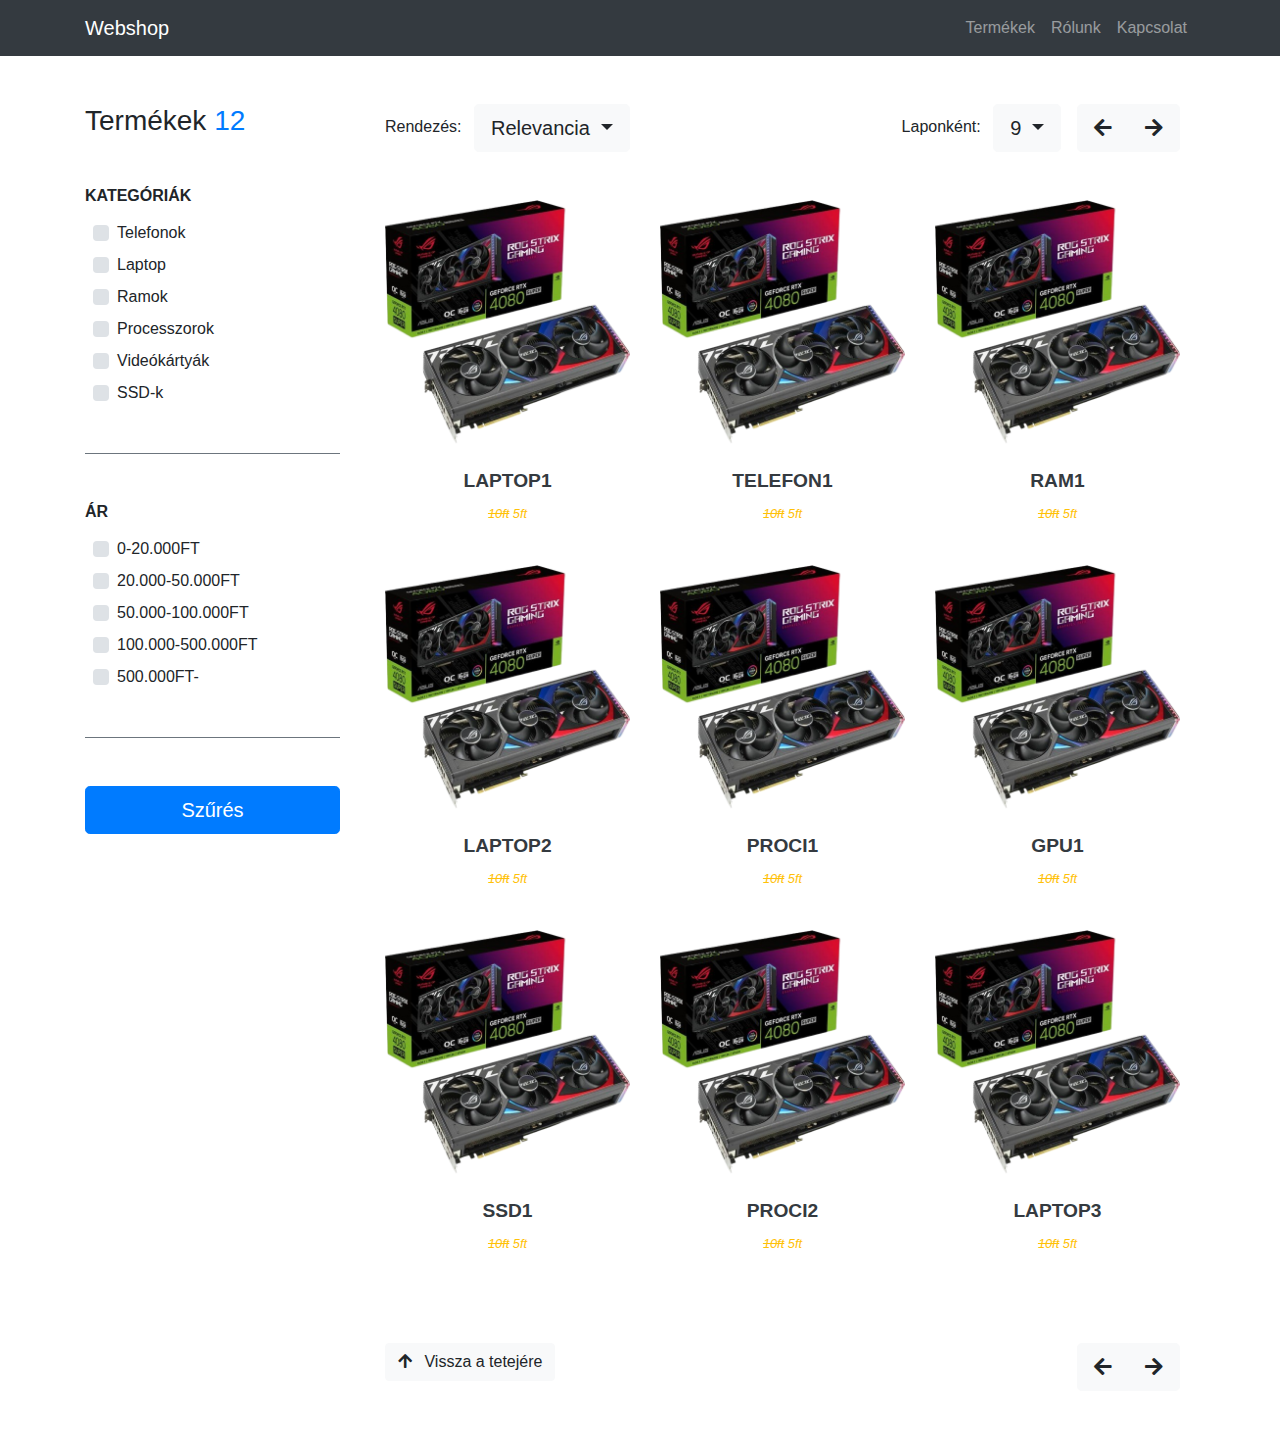
==== index.html @ 12b66927 "Add files via upload" ====
<!DOCTYPE html>
<html lang="hu">
<head>
    <meta charset="UTF-8">
    <meta name="viewport" content="width=device-width, initial-scale=1.0">
    <title>Webshop</title>
    <!-- CSS fájlok hivatkozása (pl. Bootstrap stíluslap) -->
    <link rel="stylesheet" href="dunka.css">
    <link rel="stylesheet" href="https://stackpath.bootstrapcdn.com/bootstrap/4.1.0/css/bootstrap.min.css">
    <link rel="stylesheet" href="https://cdnjs.cloudflare.com/ajax/libs/font-awesome/5.11.2/css/all.min.css">
</head>
<body>
<nav class="navbar navbar-expand-lg navbar-dark bg-dark">
    <div class="container">
        <a class="navbar-brand" href="#">Webshop</a>
        <button class="navbar-toggler" type="button" data-toggle="collapse" data-target="#navbarNav" aria-controls="navbarNav" aria-expanded="false" aria-label="Toggle navigation">
            <span class="navbar-toggler-icon"></span>
        </button>
        <div class="collapse navbar-collapse" id="navbarNav">
            <ul class="navbar-nav ml-auto">
                <li class="nav-item">
                    <a class="nav-link" id="teto" href="#">Termékek</a>
                </li>
                <li class="nav-item">
                    <a class="nav-link" href="#">Rólunk</a>
                </li>
                <li class="nav-item">
                    <a class="nav-link" href="#">Kapcsolat</a>
                </li>
            </ul>
        </div>
    </div>
</nav>

<div class="container pt-5">
    <div class="row">
      <div class="col-md-8 order-md-2 col-lg-9">
        <div class="container-fluid">
          <div class="row   mb-5">
            <div class="col-12">
              <div class="dropdown text-md-left text-center float-md-left mb-3 mt-3 mt-md-0 mb-md-0">
                <label class="mr-2">Rendezés:</label>
                <a class="btn btn-lg btn-light dropdown-toggle" data-toggle="dropdown" role="button" aria-haspopup="true" aria-expanded="false">Relevancia <span class="caret"></span></a>
                <div class="dropdown-menu" aria-labelledby="navbarDropdown" x-placement="bottom-start" style="position: absolute; transform: translate3d(71px, 48px, 0px); top: 0px; left: 0px; will-change: transform;">
                  <a class="dropdown-item" href="#">Relevancia</a>
                  <a class="dropdown-item" href="#">Árak Csökkenő Sorrendben</a>
                  <a class="dropdown-item" href="#">Árak Emelkedő Sorrendben</a>
                  <a class="dropdown-item" href="#">Top Eladások</a>
                </div>
              </div>
              <div class="btn-group float-md-right ml-3">
                <button type="button" class="btn btn-lg btn-light"> <span class="fa fa-arrow-left"></span> </button>
                <button type="button" class="btn btn-lg btn-light"> <span class="fa fa-arrow-right"></span> </button>
              </div>
              <div class="dropdown float-right">
                <label class="mr-2">Laponként:</label>
                <a class="btn btn-lg btn-light dropdown-toggle" data-toggle="dropdown" role="button" aria-haspopup="true" aria-expanded="false">9 <span class="caret"></span></a>
                <div class="dropdown-menu dropdown-menu-right" aria-labelledby="navbarDropdown" x-placement="bottom-end" style="will-change: transform; position: absolute; transform: translate3d(120px, 48px, 0px); top: 0px; left: 0px;">
                  <a class="dropdown-item" href="#">Összes</a>
                  <a class="dropdown-item" href="#">6</a>
                  <a class="dropdown-item" href="#">9</a>
                  <a class="dropdown-item" href="#">12</a>
                </div>
              </div>
            </div>
          </div>
          <div class="row">
            <div class="col-6 col-md-6 col-lg-4 mb-3 card-category Laptop">
              <div class="card h-100 border-0">
                <div class="card-img-top">
                  <img src="rtx.png" class="img-fluid mx-auto d-block" alt="Card image cap">
                </div>
                <div class="card-body text-center">
                  <h4 class="card-title">
                    <a href="product.html" class=" font-weight-bold text-dark text-uppercase small"> laptop1</a>
                  </h4>
                  <h5 class="card-price small text-warning">
                    <i>
                      <s>10ft</s> 5ft</i>
                  </h5>
                </div>
              </div>
            </div>
            <div class="col-6 col-md-6 col-lg-4 mb-3 card-category Telefonok">
              <div class="card h-100 border-0">
                <div class="card-img-top">
                  <img src="rtx.png" class="img-fluid mx-auto d-block" alt="Card image cap">
                </div>
                <div class="card-body text-center">
                  <h4 class="card-title">
                    <a href="product.html" class=" font-weight-bold text-dark text-uppercase small"> telefon1</a>
                  </h4>
                  <h5 class="card-price small text-warning">
                    <i>
                      <s>10ft</s> 5ft</i>
                  </h5>
                </div>
              </div>
            </div>
            <div class="col-6 col-md-6 col-lg-4 mb-3 card-category Ramok">
              <div class="card h-100 border-0">
                <div class="card-img-top">
                  <img src="rtx.png" class="img-fluid mx-auto d-block" alt="Card image cap">
                </div>
                <div class="card-body text-center">
                  <h4 class="card-title">
                    <a href="product.html" class=" font-weight-bold text-dark text-uppercase small"> ram1</a>
                  </h4>
                  <h5 class="card-price small text-warning">
                    <i>
                      <s>10ft</s> 5ft</i>
                  </h5>
                </div>
              </div>
            </div>
            <div class="col-6 col-md-6 col-lg-4 mb-3 card-category Laptop">
              <div class="card h-100 border-0">
                <div class="card-img-top">
                  <img src="rtx.png" class="img-fluid mx-auto d-block" alt="Card image cap">
                </div>
                <div class="card-body text-center">
                  <h4 class="card-title">
                    <a href="product.html" class=" font-weight-bold text-dark text-uppercase small"> laptop2</a>
                  </h4>
                  <h5 class="card-price small text-warning">
                    <i>
                      <s>10ft</s> 5ft</i>
                  </h5>
                </div>
              </div>
            </div>
            <div class="col-6 col-md-6 col-lg-4 mb-3 card-category proci">
              <div class="card h-100 border-0">
                <div class="card-img-top">
                  <img src="rtx.png" class="img-fluid mx-auto d-block" alt="Card image cap">
                </div>
                <div class="card-body text-center">
                  <h4 class="card-title">
                    <a href="product.html" class=" font-weight-bold text-dark text-uppercase small"> proci1</a>
                  </h4>
                  <h5 class="card-price small text-warning">
                    <i>
                      <s>10ft</s> 5ft</i>
                  </h5>
                </div>
              </div>
            </div>
            <div class="col-6 col-md-6 col-lg-4 mb-3 card-category gpu">
              <div class="card h-100 border-0">
                <div class="card-img-top">
                  <img src="rtx.png" class="img-fluid mx-auto d-block" alt="Card image cap">
                </div>
                <div class="card-body text-center">
                  <h4 class="card-title">
                    <a href="product.html" class=" font-weight-bold text-dark text-uppercase small"> gpu1</a>
                  </h4>
                  <h5 class="card-price small text-warning">
                    <i>
                      <s>10ft</s> 5ft</i>
                  </h5>
                </div>
              </div>
            </div>
            <div class="col-6 col-md-6 col-lg-4 mb-3 card-category ssd">
              <div class="card h-100 border-0">
                <div class="card-img-top">
                  <img src="rtx.png" class="img-fluid mx-auto d-block" alt="Card image cap">
                </div>
                <div class="card-body text-center">
                  <h4 class="card-title">
                    <a href="product.html" class=" font-weight-bold text-dark text-uppercase small"> ssd1</a>
                  </h4>
                  <h5 class="card-price small text-warning">
                    <i>
                      <s>10ft</s> 5ft</i>
                  </h5>
                </div>
              </div>
            </div>
            <div class="col-6 col-md-6 col-lg-4 mb-3 card-category proci">
              <div class="card h-100 border-0">
                <div class="card-img-top">
                  <img src="rtx.png" class="img-fluid mx-auto d-block" alt="Card image cap">
                </div>
                <div class="card-body text-center">
                  <h4 class="card-title">
                    <a href="product.html" class=" font-weight-bold text-dark text-uppercase small"> proci2</a>
                  </h4>
                  <h5 class="card-price small text-warning">
                    <i>
                      <s>10ft</s> 5ft</i>
                  </h5>
                </div>
              </div>
            </div>
            <div class="col-6 col-md-6 col-lg-4 mb-3 card-category Laptop">
              <div class="card h-100 border-0">
                <div class="card-img-top">
                  <img src="rtx.png" class="img-fluid mx-auto d-block" alt="Card image cap">
                </div>
                <div class="card-body text-center">
                  <h4 class="card-title">
                    <a href="product.html" class=" font-weight-bold text-dark text-uppercase small"> laptop3</a>
                  </h4>
                  <h5 class="card-price small text-warning">
                    <i>
                      <s>10ft</s> 5ft</i>
                  </h5>
                </div>
              </div>
            </div>
            <div class="col-6 col-md-6 col-lg-4 mb-3 card-category Laptop">
              <div class="card h-100 border-0">
                <div class="card-img-top">
                  <img src="rtx.png" class="img-fluid mx-auto d-block" alt="Card image cap">
                </div>
                <div class="card-body text-center">
                  <h4 class="card-title">
                    <a href="product.html" class=" font-weight-bold text-dark text-uppercase small"> laptop4</a>
                  </h4>
                  <h5 class="card-price small text-warning">
                    <i>
                      <s>10ft</s> 5ft</i>
                  </h5>
                </div>
              </div>
            </div>
            <div class="col-6 col-md-6 col-lg-4 mb-3 card-category Telefonok">
              <div class="card h-100 border-0">
                <div class="card-img-top">
                  <img src="rtx.png" class="img-fluid mx-auto d-block" alt="Card image cap">
                </div>
                <div class="card-body text-center">
                  <h4 class="card-title">
                    <a href="product.html" class=" font-weight-bold text-dark text-uppercase small"> telefon2</a>
                  </h4>
                  <h5 class="card-price small text-warning">
                    <i>
                      <s>10ft</s> 5ft</i>
                  </h5>
                </div>
              </div>
            </div>
            <div class="col-6 col-md-6 col-lg-4 mb-3 card-category gpu">
              <div class="card h-100 border-0">
                <div class="card-img-top">
                  <img src="rtx.png" class="img-fluid mx-auto d-block" alt="Card image cap">
                </div>
                <div class="card-body text-center">
                  <h4 class="card-title">
                    <a href="product.html" class=" font-weight-bold text-dark text-uppercase small"> gpu2</a>
                  </h4>
                  <h5 class="card-price small text-warning">
                    <i>
                      <s>10ft</s> 5ft</i>
                  </h5>
                </div>
              </div>
            </div>
            <div class="col-6 col-md-6 col-lg-4 mb-3 card-category ssd">
              <div class="card h-100 border-0">
                <div class="card-img-top">
                  <img src="rtx.png" class="img-fluid mx-auto d-block" alt="Card image cap">
                </div>
                <div class="card-body text-center">
                  <h4 class="card-title">
                    <a href="product.html" class=" font-weight-bold text-dark text-uppercase small"> ssd2</a>
                  </h4>
                  <h5 class="card-price small text-warning">
                    <i>
                      <s>10ft</s> 5ft</i>
                  </h5>
                </div>
              </div>
            </div>
          </div>
          <div class="row sorting mb-5 mt-5">
            <div class="col-12">
              <a class="btn btn-light" href="#teto">
                <i class="fas fa-arrow-up mr-2" ></i> Vissza a tetejére</a>
              <div class="btn-group float-md-right ml-3">
                <button type="button" class="btn btn-lg btn-light"> <span class="fa fa-arrow-left"></span> </button>
                <button type="button" class="btn btn-lg btn-light"> <span class="fa fa-arrow-right"></span> </button>
              </div>
            </div>
          </div>
        </div>
      </div><div class="col-md-4 order-md-1 col-lg-3 sidebar-filter">
        <h3 class="mt-0 mb-5">Termékek <span class="text-primary">12</span></h3>
        <h6 class="text-uppercase font-weight-bold mb-3">Kategóriák</h6>
        <div class="mt-2 mb-2 pl-2">
          <div class="custom-control custom-checkbox">
            <input type="checkbox" class="custom-control-input " id="category-telefonok">
            <label class="custom-control-label" for="category-telefonok">Telefonok</label>
          </div>
        </div>
        <div class="mt-2 mb-2 pl-2">
          <div class="custom-control custom-checkbox">
            <input type="checkbox" class="custom-control-input" id="category-laptop">
            <label class="custom-control-label" for="category-laptop">Laptop</label>
          </div>
        </div>
        <div class="mt-2 mb-2 pl-2">
          <div class="custom-control custom-checkbox">
            <input type="checkbox" class="custom-control-input" id="category-ramok">
            <label class="custom-control-label" for="category-ramok">Ramok</label>
          </div>
        </div>
        <div class="mt-2 mb-2 pl-2">
          <div class="custom-control custom-checkbox">
            <input type="checkbox" class="custom-control-input" id="category-procik">
            <label class="custom-control-label" for="category-procik">Processzorok</label>
          </div>
        </div>
        <div class="mt-2 mb-2 pl-2">
          <div class="custom-control custom-checkbox">
            <input type="checkbox" class="custom-control-input" id="category-gpuk">
            <label class="custom-control-label" for="category-gpuk">Videókártyák</label>
          </div>
        </div>
        <div class="mt-2 mb-2 pl-2">
          <div class="custom-control custom-checkbox">
            <input type="checkbox" class="custom-control-input" id="category-ssdk">
            <label class="custom-control-label" for="category-ssdk">SSD-k</label>
          </div>
        </div>
        <div class="divider mt-5 mb-5 border-bottom border-secondary"></div>
        <h6 class="text-uppercase mt-5 mb-3 font-weight-bold">Ár</h6>
        <div class="mt-2 mb-2 pl-2">
          <div class="custom-control custom-checkbox">
            <input type="checkbox" class="custom-control-input" id="filter-size-1">
            <label class="custom-control-label" for="filter-size-1">0-20.000FT</label>
          </div>
        </div>
        <div class="mt-2 mb-2 pl-2">
          <div class="custom-control custom-checkbox">
            <input type="checkbox" class="custom-control-input" id="filter-size-2">
            <label class="custom-control-label" for="filter-size-2">20.000-50.000FT</label>
          </div>
        </div>
        <div class="mt-2 mb-2 pl-2">
          <div class="custom-control custom-checkbox">
            <input type="checkbox" class="custom-control-input" id="filter-size-3">
            <label class="custom-control-label" for="filter-size-3">50.000-100.000FT</label>
          </div>
        </div>
        <div class="mt-2 mb-2 pl-2">
          <div class="custom-control custom-checkbox">
            <input type="checkbox" class="custom-control-input" id="filter-size-4">
            <label class="custom-control-label" for="filter-size-4">100.000-500.000FT</label>
          </div>
        </div>
        <div class="mt-2 mb-2 pl-2">
          <div class="custom-control custom-checkbox">
            <input type="checkbox" class="custom-control-input" id="filter-size-5">
            <label class="custom-control-label" for="filter-size-5">500.000FT-</label>
          </div>
        </div>
        <div class="divider mt-5 mb-5 border-bottom border-secondary"></div>
        <a href="#" class="btn btn-lg btn-block btn-primary mt-5">Szűrés</a>
      </div>

    </div>
  </div>
  <script src="https://code.jquery.com/jquery-3.6.0.min.js"></script>
  <script>
    $(document).ready(function(){
      
    // Alapértelmezett lapok száma
    var defaultPerPage = 9;

    // Kártyák számának beállítása az alapértelmezett értékre
    var perPage = defaultPerPage;

    // Az oldalonkénti kártyák számának megváltoztatása
    $('.dropdown-menu a.dropdown-item').click(function(){
        perPage = parseInt($(this).text());
        $('#dropdownMenuLink').text(perPage);
        updateDisplayedCards();
    });

    $('.dropdown-menu a').click(function(){
        var selectedCardsPerPage = $(this).text();
        $(this).closest('.dropdown').find('.dropdown-toggle').html(selectedCardsPerPage + ' <span class="caret"></span>');
        if (selectedCardsPerPage === "Összes") {
            $('.card-category').show();
        }
    });

    // Funkció a megjelenítendő kártyák frissítésére
    function updateDisplayedCards() {
        $('.card-category').hide(); // Minden kártya elrejtése
        $('.card-category:lt(' + perPage + ')').show(); // Az első "perPage" kártya megjelenítése
    }

    // Alapértelmezett kártyák megjelenítése
    updateDisplayedCards();
        // Telefonok kategória
        $('#category-telefonok').change(function(){
            if(this.checked) {
                $('.card-category:not(.Telefonok)').hide();
                $('.card-category.Telefonok').show();
            } else {
              updateDisplayedCards();
            }
        });
    
        // Laptop kategória
        $('#category-laptop').change(function(){
            if(this.checked) {
                $('.card-category:not(.Laptop)').hide();
                $('.card-category.Laptop').show();
            } else {
              updateDisplayedCards();
            }
        });
    
        // Ramok kategória
        $('#category-ramok').change(function(){
            if(this.checked) {
                $('.card-category:not(.Ramok)').hide();
                $('.card-category.Ramok').show();
            } else {
              updateDisplayedCards();
            }
        });
        
        $('#category-procik').change(function(){
            if(this.checked) {
                $('.card-category:not(.proci)').hide();
                $('.card-category.proci').show();
            } else {
              updateDisplayedCards();
            }
        });

        $('#category-gpuk').change(function(){
            if(this.checked) {
                $('.card-category:not(.gpu)').hide();
                $('.card-category.gpu').show();
            } else {
              updateDisplayedCards();
            }
        });

        $('#category-ssdk').change(function(){
            if(this.checked) {
                $('.card-category:not(.ssd)').hide();
                $('.card-category.ssd').show();
            } else {
              updateDisplayedCards();
            }
        });
        // Egyéb kategóriákhoz hasonlóan...
    });
    </script>

    <!-- JavaScript fájlok hivatkozása (pl. Bootstrap JavaScript) -->
    <script src="https://cdnjs.cloudflare.com/ajax/libs/popper.js/1.14.0/umd/popper.min.js"></script>
    <script src="https://stackpath.bootstrapcdn.com/bootstrap/4.1.0/js/bootstrap.min.js"></script>  
</body>
</html>
---- dunka.css ----
body {
    background: #f8f9fa;
}  
/*.card-category{
    border: 20px solid red;
}*/
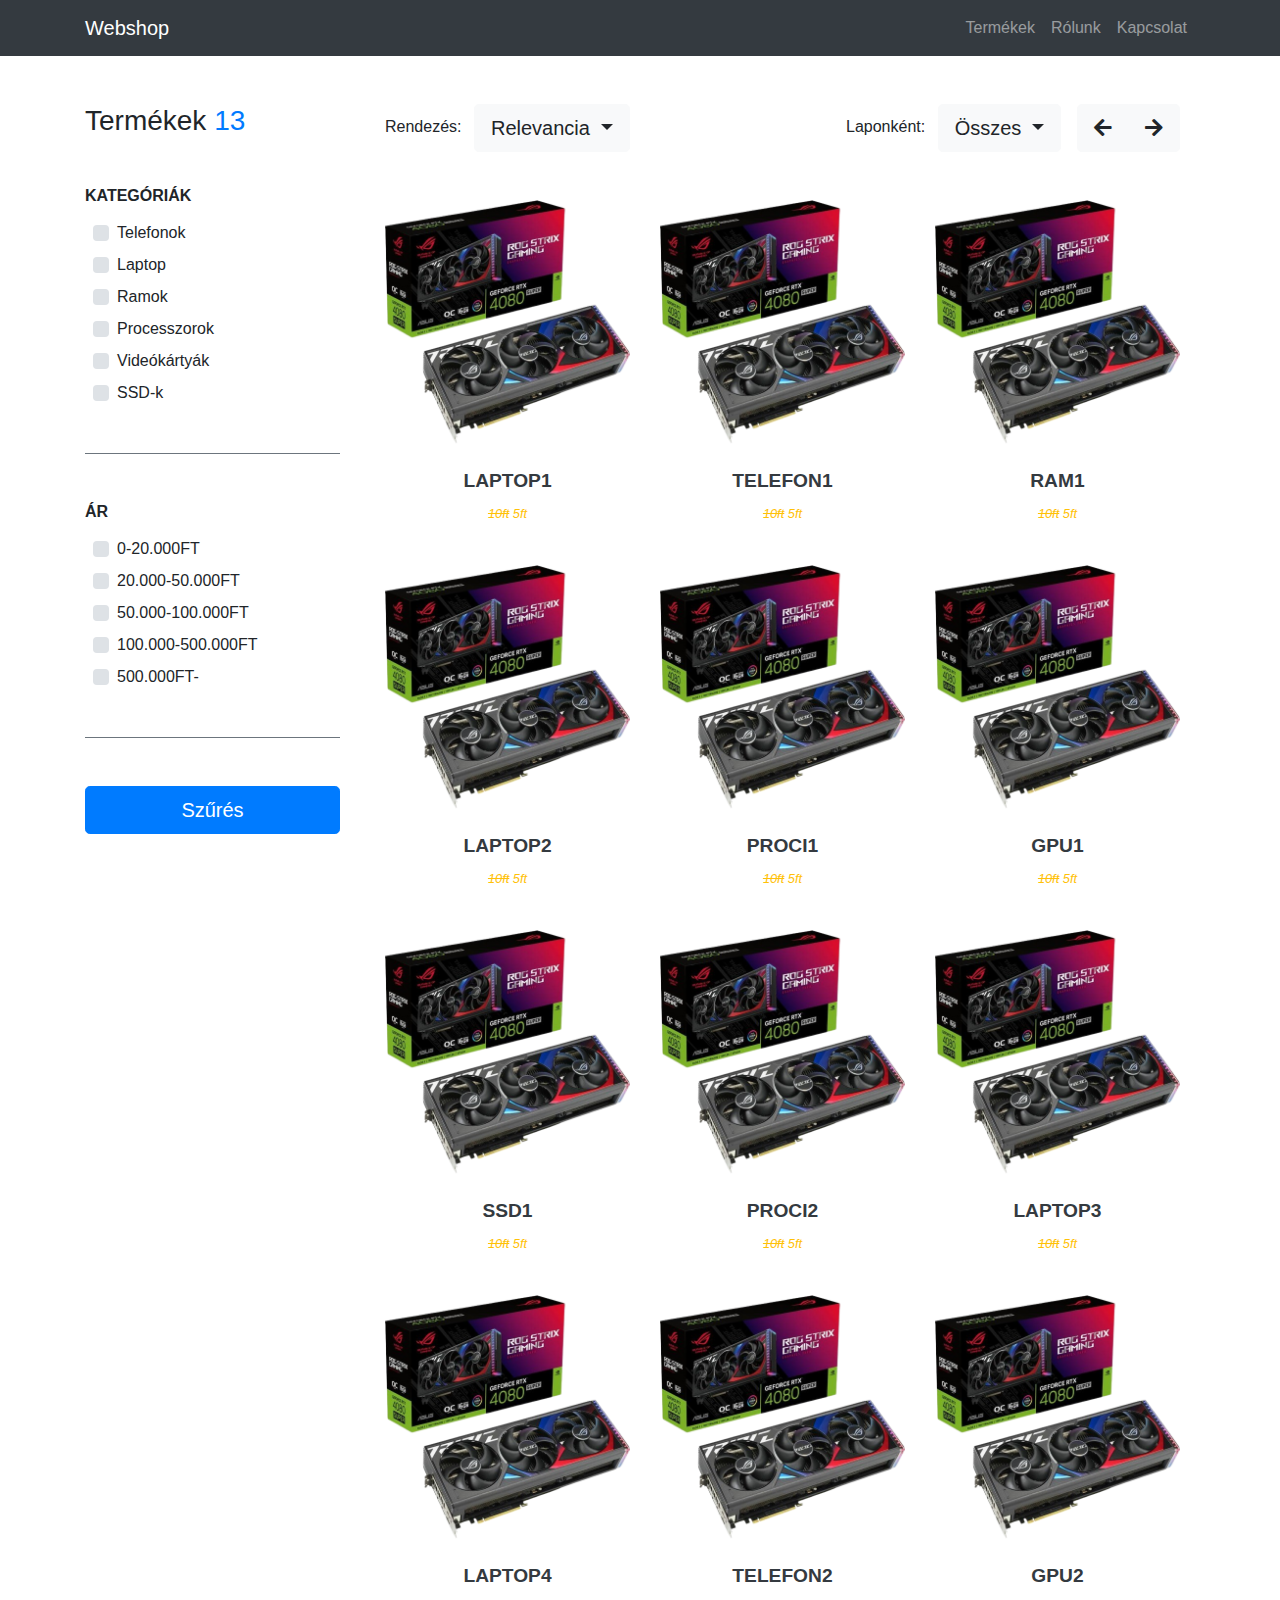
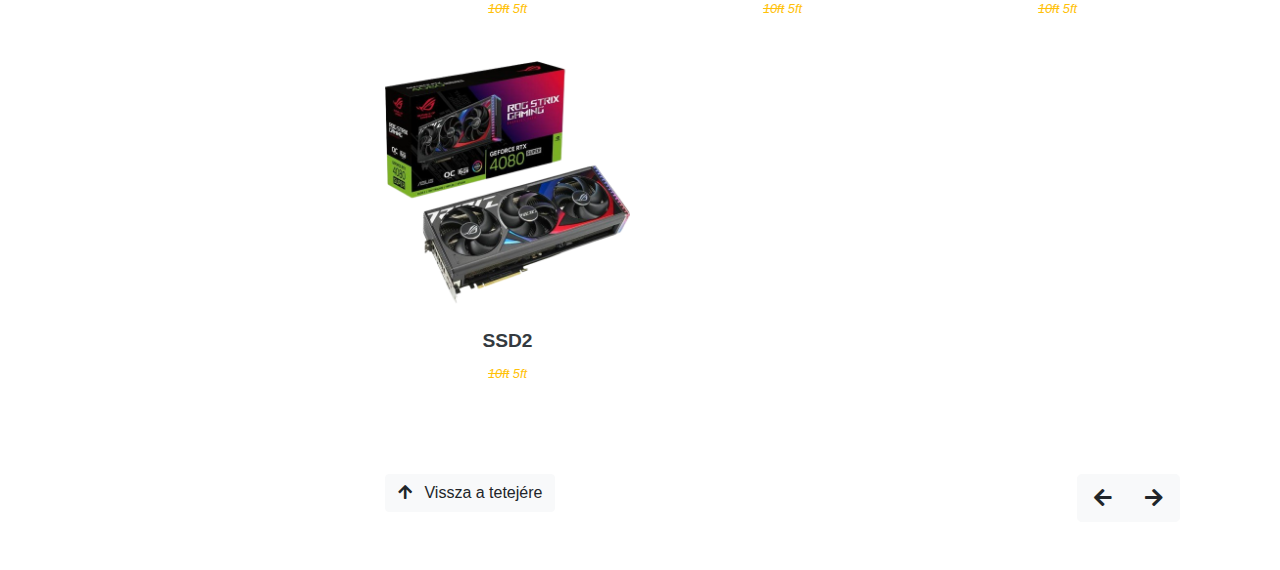
==== commit 89930671: "Add files via upload" ====
--- a/index.html
+++ b/index.html
@@ -54,7 +54,7 @@
               </div>
               <div class="dropdown float-right">
                 <label class="mr-2">Laponként:</label>
-                <a class="btn btn-lg btn-light dropdown-toggle" data-toggle="dropdown" role="button" aria-haspopup="true" aria-expanded="false">9 <span class="caret"></span></a>
+                <a class="btn btn-lg btn-light dropdown-toggle" data-toggle="dropdown" role="button" aria-haspopup="true" aria-expanded="false">Összes <span class="caret"></span></a>
                 <div class="dropdown-menu dropdown-menu-right" aria-labelledby="navbarDropdown" x-placement="bottom-end" style="will-change: transform; position: absolute; transform: translate3d(120px, 48px, 0px); top: 0px; left: 0px;">
                   <a class="dropdown-item" href="#">Összes</a>
                   <a class="dropdown-item" href="#">6</a>
@@ -286,7 +286,7 @@
           </div>
         </div>
       </div><div class="col-md-4 order-md-1 col-lg-3 sidebar-filter">
-        <h3 class="mt-0 mb-5">Termékek <span class="text-primary">12</span></h3>
+        <h3 class="mt-0 mb-5">Termékek <span class="text-primary">13</span></h3>
         <h6 class="text-uppercase font-weight-bold mb-3">Kategóriák</h6>
         <div class="mt-2 mb-2 pl-2">
           <div class="custom-control custom-checkbox">
@@ -367,10 +367,12 @@
     $(document).ready(function(){
       
     // Alapértelmezett lapok száma
-    var defaultPerPage = 9;
+    var defaultPerPage = 13;
 
     // Kártyák számának beállítása az alapértelmezett értékre
     var perPage = defaultPerPage;
+
+    updateDisplayedCards();
 
     // Az oldalonkénti kártyák számának megváltoztatása
     $('.dropdown-menu a.dropdown-item').click(function(){
--- a/dunka.css
+++ b/dunka.css
@@ -1,6 +1,7 @@
 body {
     background: #f8f9fa;
 }  
+
 /*.card-category{
     border: 20px solid red;
 }*/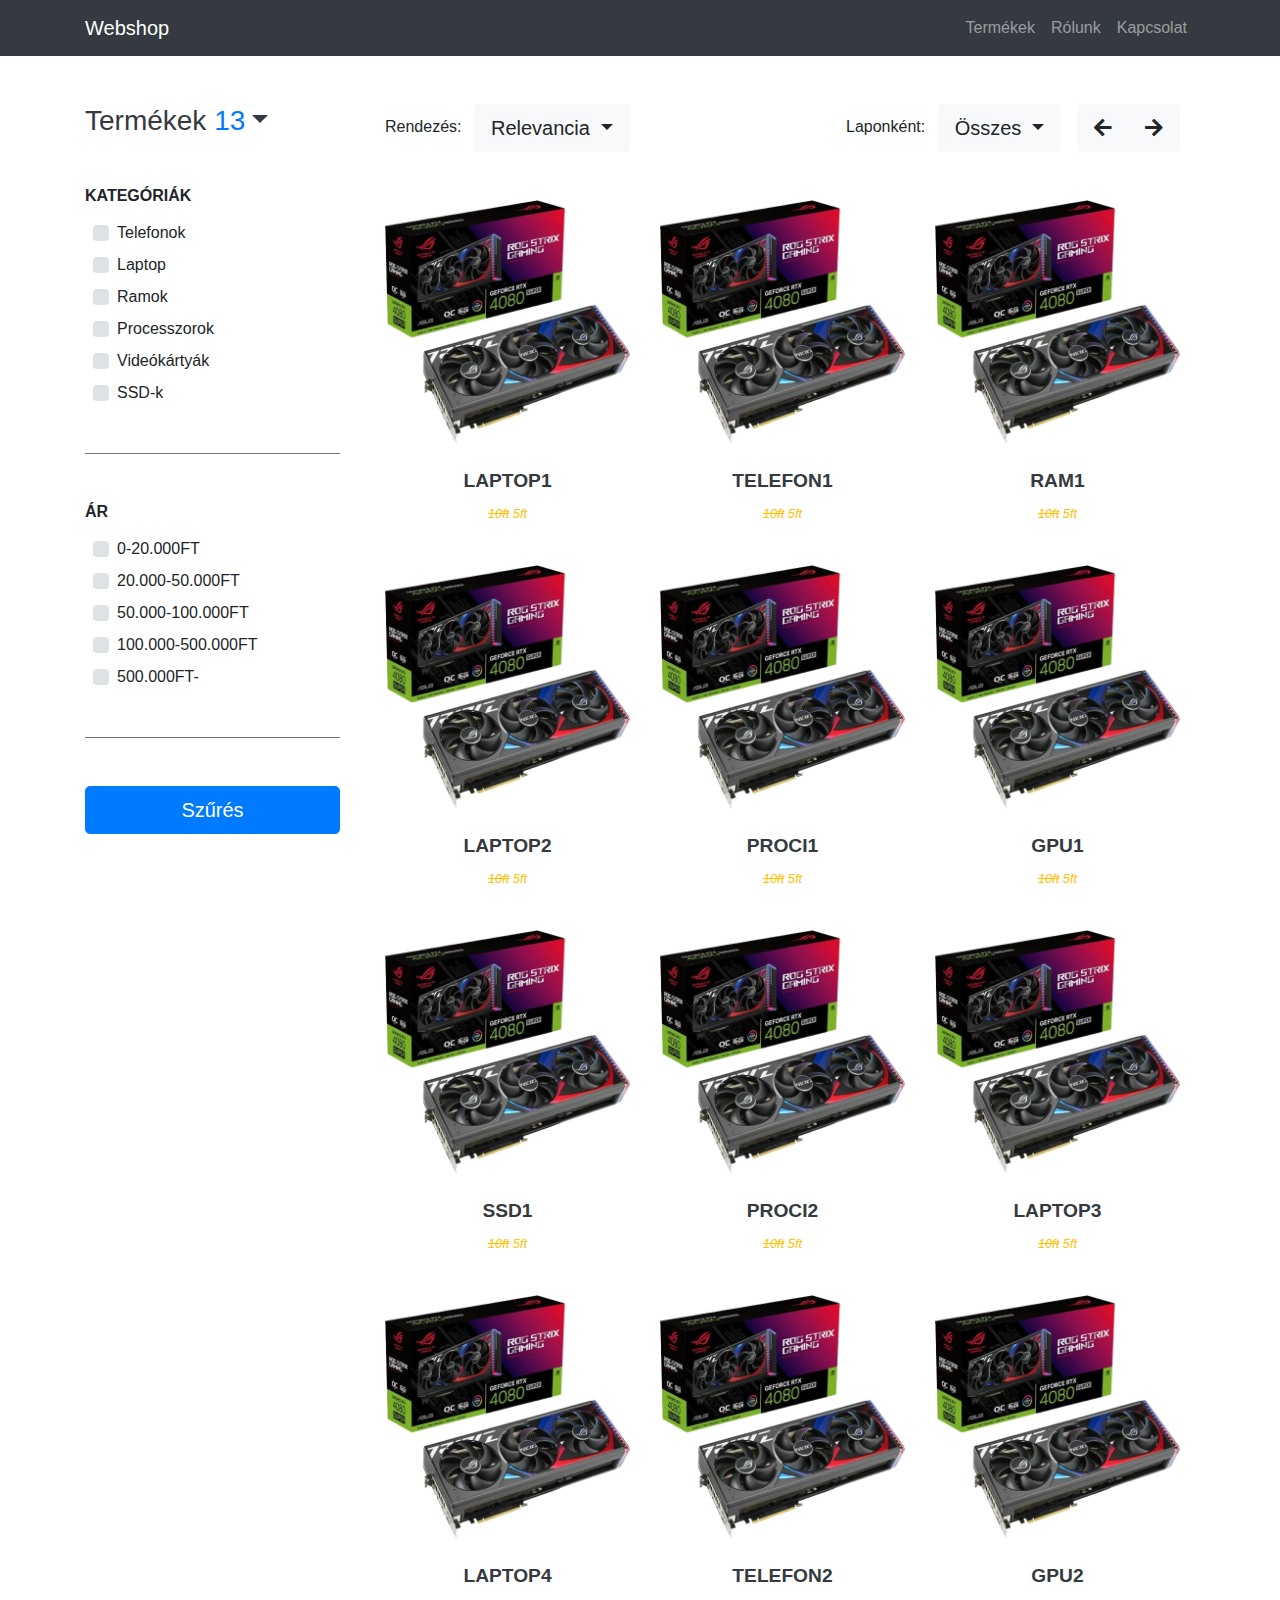
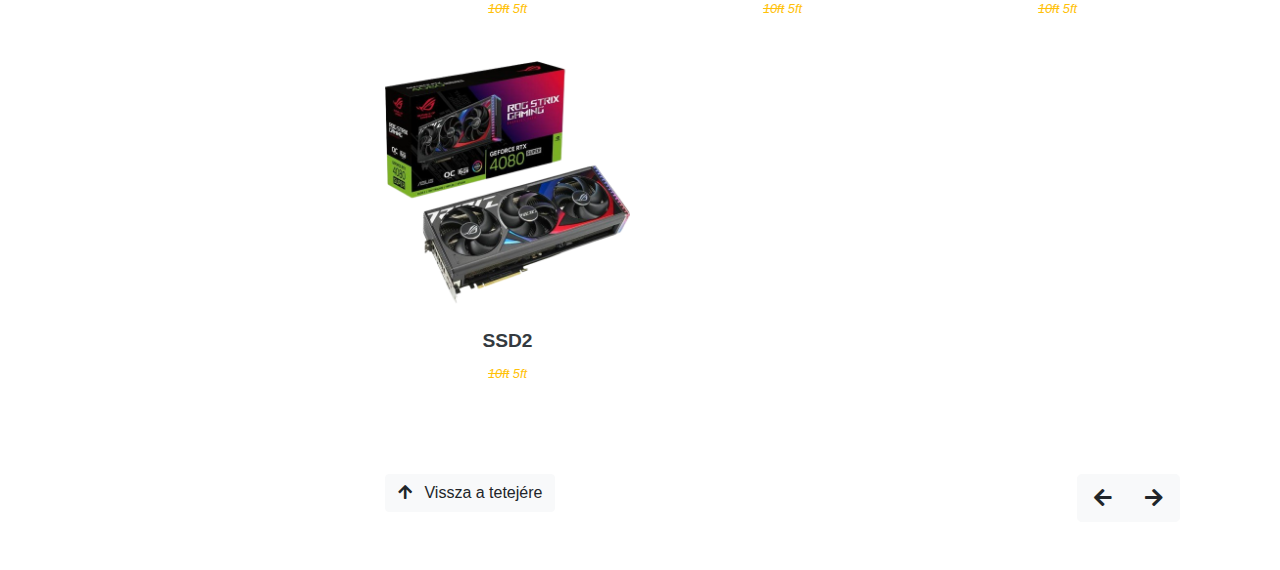
==== commit ac1ee127: "Add files via upload" ====
--- a/index.html
+++ b/index.html
@@ -193,7 +193,7 @@
                 </div>
               </div>
             </div>
-            <div class="col-6 col-md-6 col-lg-4 mb-3 card-category Laptop">
+            <div class="col-6 col-md-6 col-lg-4 mb-3 card-category Laptop 500">
               <div class="card h-100 border-0">
                 <div class="card-img-top">
                   <img src="rtx.png" class="img-fluid mx-auto d-block" alt="Card image cap">
@@ -209,7 +209,7 @@
                 </div>
               </div>
             </div>
-            <div class="col-6 col-md-6 col-lg-4 mb-3 card-category Laptop">
+            <div class="col-6 col-md-6 col-lg-4 mb-3 card-category Laptop 100-500">
               <div class="card h-100 border-0">
                 <div class="card-img-top">
                   <img src="rtx.png" class="img-fluid mx-auto d-block" alt="Card image cap">
@@ -225,7 +225,7 @@
                 </div>
               </div>
             </div>
-            <div class="col-6 col-md-6 col-lg-4 mb-3 card-category Telefonok">
+            <div class="col-6 col-md-6 col-lg-4 mb-3 card-category Telefonok 50-100">
               <div class="card h-100 border-0">
                 <div class="card-img-top">
                   <img src="rtx.png" class="img-fluid mx-auto d-block" alt="Card image cap">
@@ -241,7 +241,7 @@
                 </div>
               </div>
             </div>
-            <div class="col-6 col-md-6 col-lg-4 mb-3 card-category gpu">
+            <div class="col-6 col-md-6 col-lg-4 mb-3 card-category gpu 20-50">
               <div class="card h-100 border-0">
                 <div class="card-img-top">
                   <img src="rtx.png" class="img-fluid mx-auto d-block" alt="Card image cap">
@@ -257,7 +257,7 @@
                 </div>
               </div>
             </div>
-            <div class="col-6 col-md-6 col-lg-4 mb-3 card-category ssd">
+            <div class="col-6 col-md-6 col-lg-4 mb-3 card-category ssd 0-20">
               <div class="card h-100 border-0">
                 <div class="card-img-top">
                   <img src="rtx.png" class="img-fluid mx-auto d-block" alt="Card image cap">
@@ -285,8 +285,21 @@
             </div>
           </div>
         </div>
-      </div><div class="col-md-4 order-md-1 col-lg-3 sidebar-filter">
-        <h3 class="mt-0 mb-5">Termékek <span class="text-primary">13</span></h3>
+      </div>
+      <div class="col-md-4 order-md-1 col-lg-3 sidebar-filter">
+        <h3 class="mt-0 mb-5 dropdown">
+          <a class="dropdown-toggle text-decoration-none text-dark" href="#" id="navbarDropdown" role="button" data-toggle="dropdown" aria-haspopup="true" aria-expanded="false">Termékek <span class="text-primary">13</span></a>
+          <div class="dropdown-menu" aria-labelledby="navbarDropdown">
+              <a class="dropdown-item" href="index.html">Termékek</a>
+              <a class="dropdown-item" href="Laptopok.html">Laptopok</a>
+              <a class="dropdown-item" href="#">Telefonok</a>
+              <a class="dropdown-item" href="#">Ramok</a>
+              <a class="dropdown-item" href="#">Processzorok</a>
+              <a class="dropdown-item" href="#">Videókártyák</a>
+              <a class="dropdown-item" href="#">SSD-k</a> 
+              <!-- Ide írd be a további kategóriák neveit vagy linkeit -->
+          </div>
+      </h3>      
         <h6 class="text-uppercase font-weight-bold mb-3">Kategóriák</h6>
         <div class="mt-2 mb-2 pl-2">
           <div class="custom-control custom-checkbox">
@@ -328,32 +341,32 @@
         <h6 class="text-uppercase mt-5 mb-3 font-weight-bold">Ár</h6>
         <div class="mt-2 mb-2 pl-2">
           <div class="custom-control custom-checkbox">
-            <input type="checkbox" class="custom-control-input" id="filter-size-1">
-            <label class="custom-control-label" for="filter-size-1">0-20.000FT</label>
-          </div>
-        </div>
-        <div class="mt-2 mb-2 pl-2">
-          <div class="custom-control custom-checkbox">
-            <input type="checkbox" class="custom-control-input" id="filter-size-2">
-            <label class="custom-control-label" for="filter-size-2">20.000-50.000FT</label>
-          </div>
-        </div>
-        <div class="mt-2 mb-2 pl-2">
-          <div class="custom-control custom-checkbox">
-            <input type="checkbox" class="custom-control-input" id="filter-size-3">
-            <label class="custom-control-label" for="filter-size-3">50.000-100.000FT</label>
-          </div>
-        </div>
-        <div class="mt-2 mb-2 pl-2">
-          <div class="custom-control custom-checkbox">
-            <input type="checkbox" class="custom-control-input" id="filter-size-4">
-            <label class="custom-control-label" for="filter-size-4">100.000-500.000FT</label>
-          </div>
-        </div>
-        <div class="mt-2 mb-2 pl-2">
-          <div class="custom-control custom-checkbox">
-            <input type="checkbox" class="custom-control-input" id="filter-size-5">
-            <label class="custom-control-label" for="filter-size-5">500.000FT-</label>
+            <input type="checkbox" class="custom-control-input" id="category-0-20">
+            <label class="custom-control-label" for="category-0-20">0-20.000FT</label>
+          </div>
+        </div>
+        <div class="mt-2 mb-2 pl-2">
+          <div class="custom-control custom-checkbox">
+            <input type="checkbox" class="custom-control-input" id="category-20-50">
+            <label class="custom-control-label" for="category-20-50">20.000-50.000FT</label>
+          </div>
+        </div>
+        <div class="mt-2 mb-2 pl-2">
+          <div class="custom-control custom-checkbox">
+            <input type="checkbox" class="custom-control-input" id="category-50-100">
+            <label class="custom-control-label" for="category-50-100">50.000-100.000FT</label>
+          </div>
+        </div>
+        <div class="mt-2 mb-2 pl-2">
+          <div class="custom-control custom-checkbox">
+            <input type="checkbox" class="custom-control-input" id="category-100-500">
+            <label class="custom-control-label" for="category-100-500">100.000-500.000FT</label>
+          </div>
+        </div>
+        <div class="mt-2 mb-2 pl-2">
+          <div class="custom-control custom-checkbox">
+            <input type="checkbox" class="custom-control-input" id="category-500">
+            <label class="custom-control-label" for="category-500">500.000FT-</label>
           </div>
         </div>
         <div class="divider mt-5 mb-5 border-bottom border-secondary"></div>
@@ -453,6 +466,51 @@
               updateDisplayedCards();
             }
         });
+
+        $('#category-0-20').change(function(){
+            if(this.checked) {
+                $('.card-category:not(.0-20)').hide();
+                $('.card-category.0-20').show();
+            } else {
+              updateDisplayedCards();
+            }
+        });
+
+        $('#category-20-50').change(function(){
+            if(this.checked) {
+                $('.card-category:not(.20-50)').hide();
+                $('.card-category.20-50').show();
+            } else {
+              updateDisplayedCards();
+            }
+        });
+
+        $('#category-50-100').change(function(){
+            if(this.checked) {
+                $('.card-category:not(.50-100)').hide();
+                $('.card-category.50-100').show();
+            } else {
+              updateDisplayedCards();
+            }
+        });
+
+        $('#category-100-500').change(function(){
+            if(this.checked) {
+                $('.card-category:not(.100-500)').hide();
+                $('.card-category.100-500').show();
+            } else {
+              updateDisplayedCards();
+            }
+        });
+
+        $('#category-500').change(function(){
+            if(this.checked) {
+                $('.card-category:not(.500)').hide();
+                $('.card-category.500').show();
+            } else {
+              updateDisplayedCards();
+            }
+        });
         // Egyéb kategóriákhoz hasonlóan...
     });
     </script>
